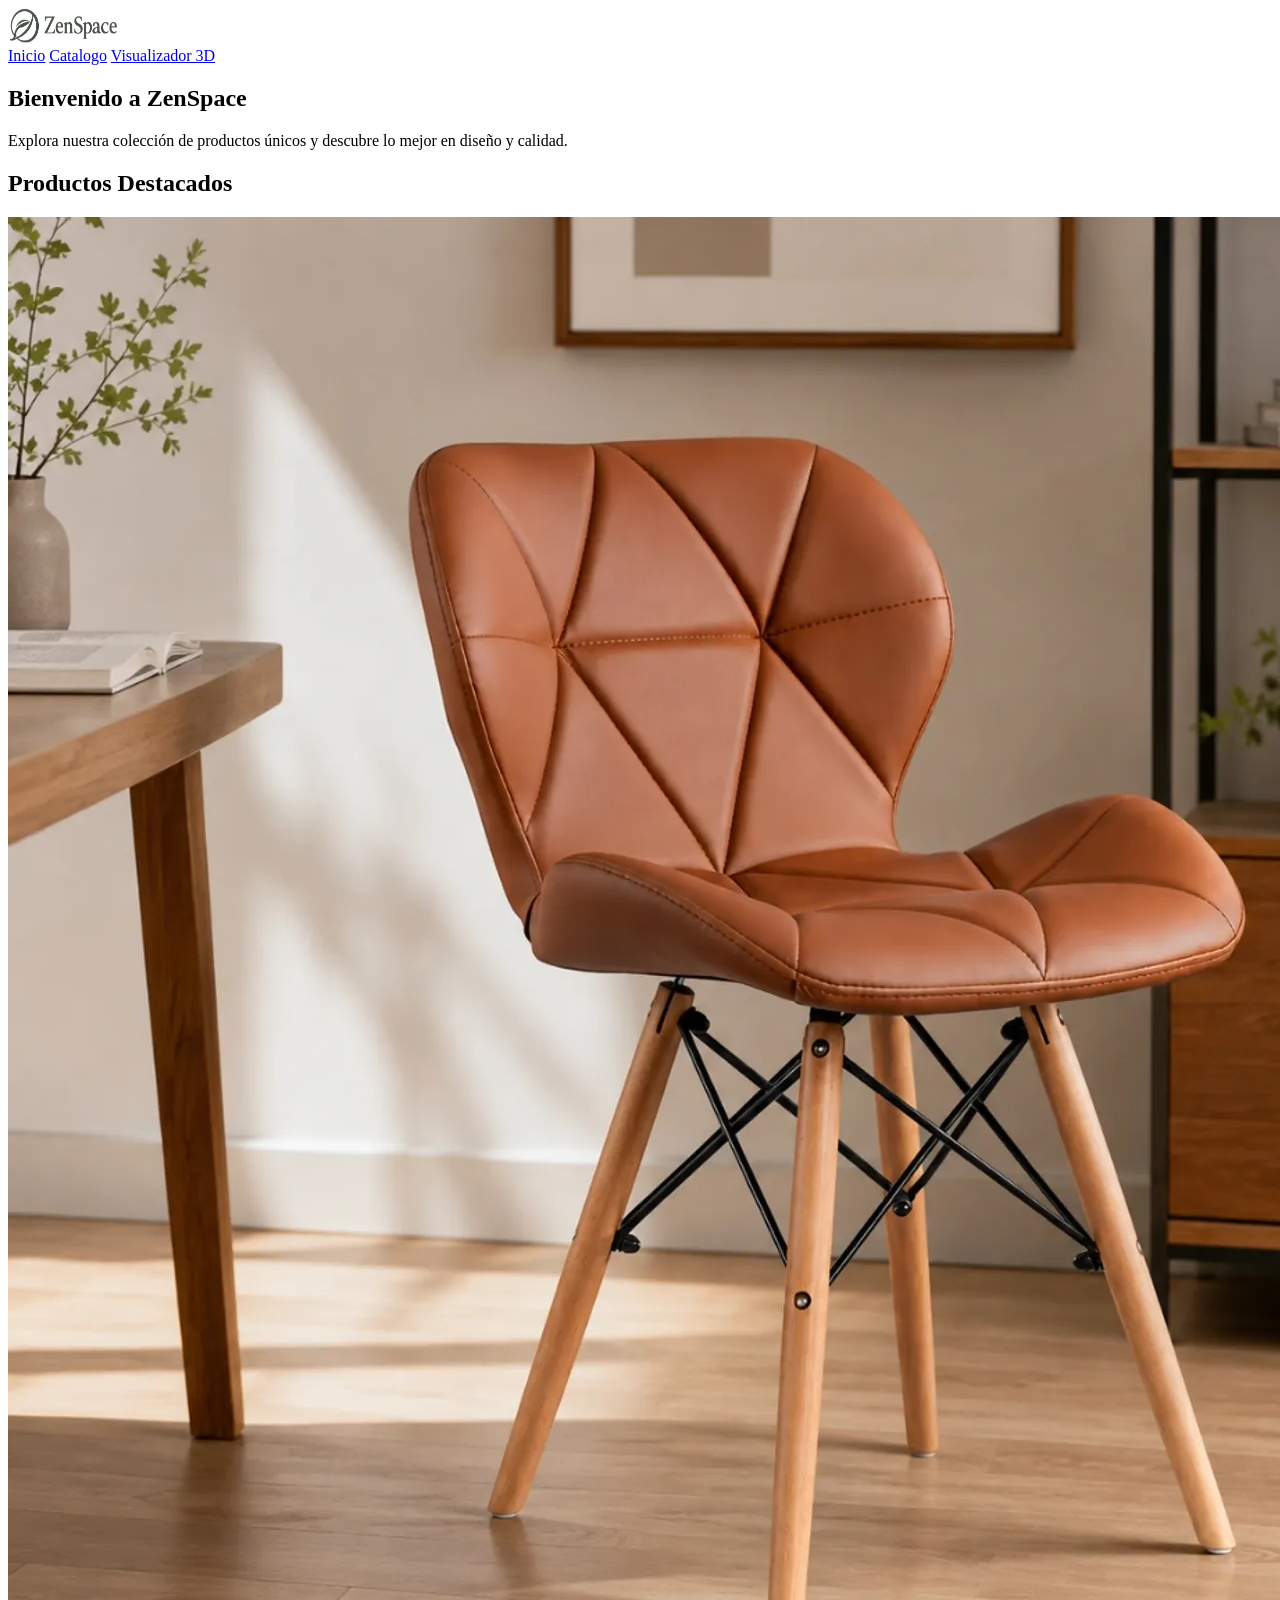
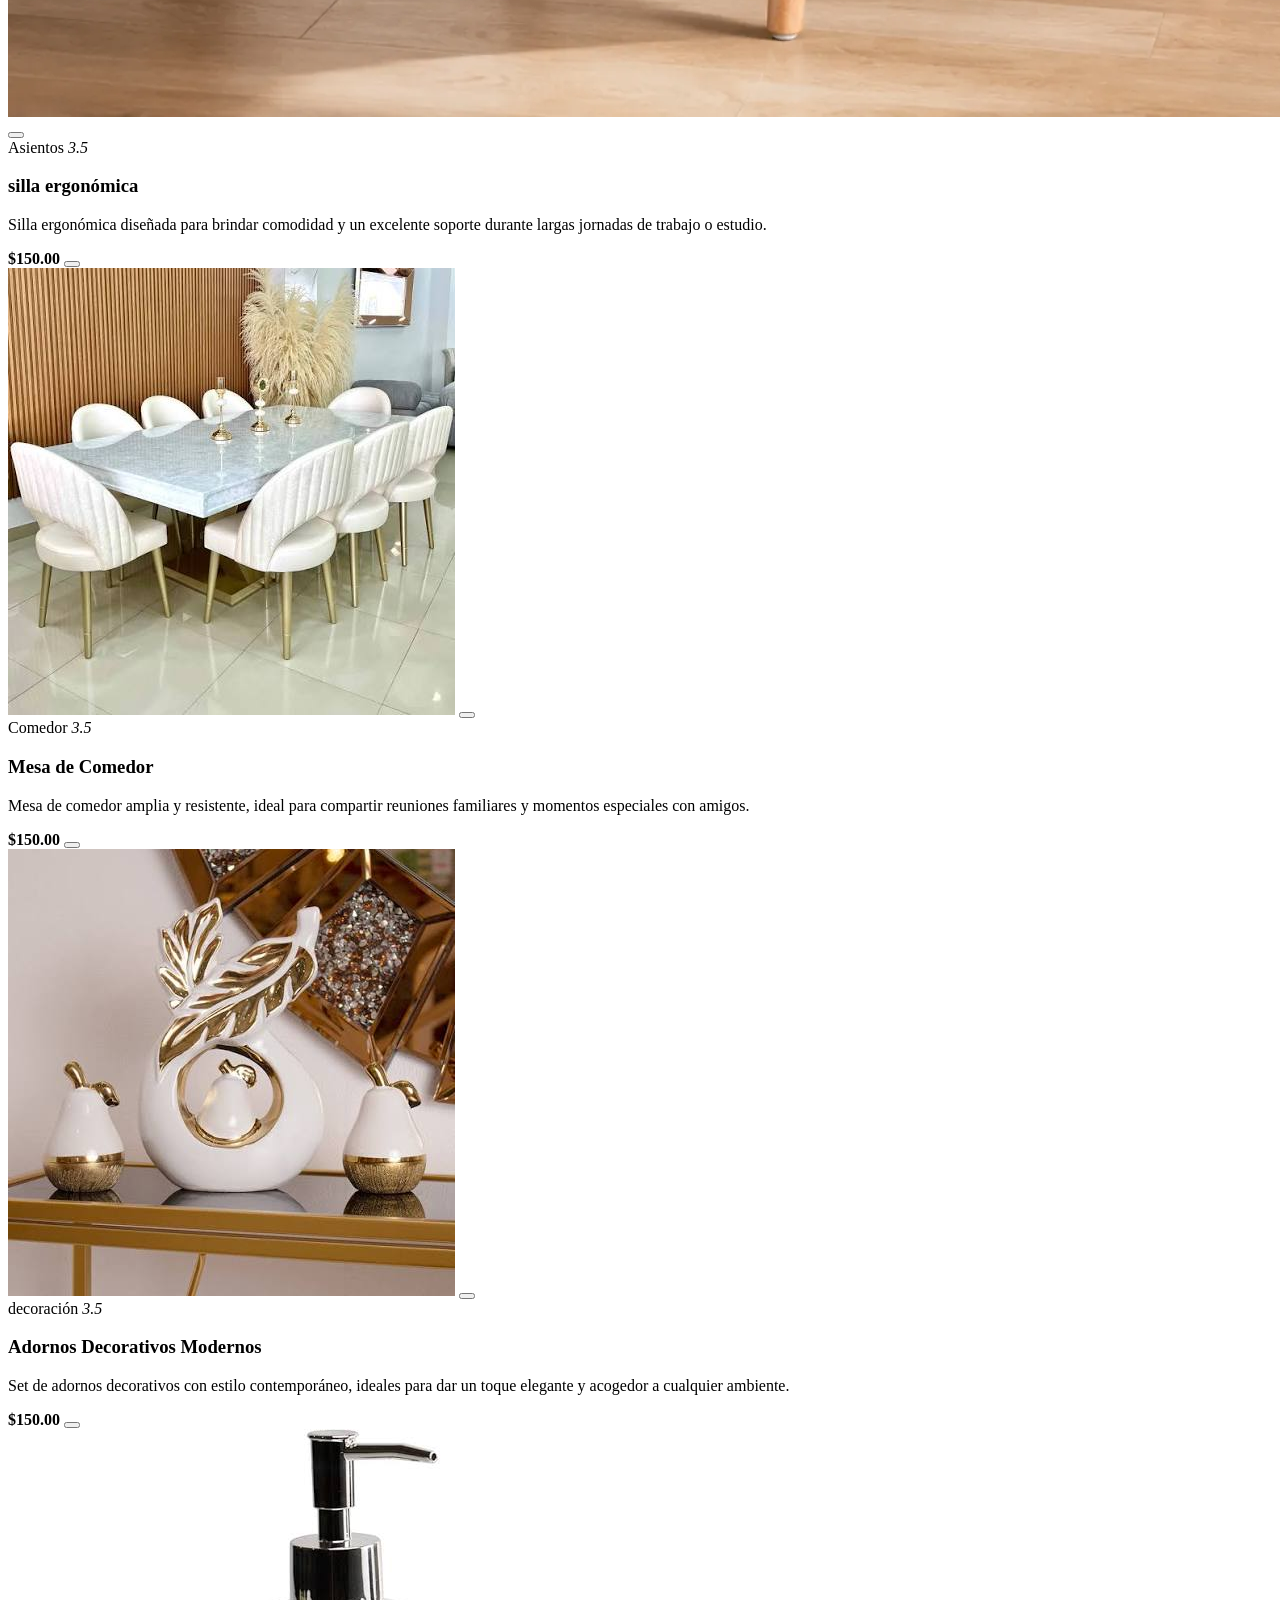
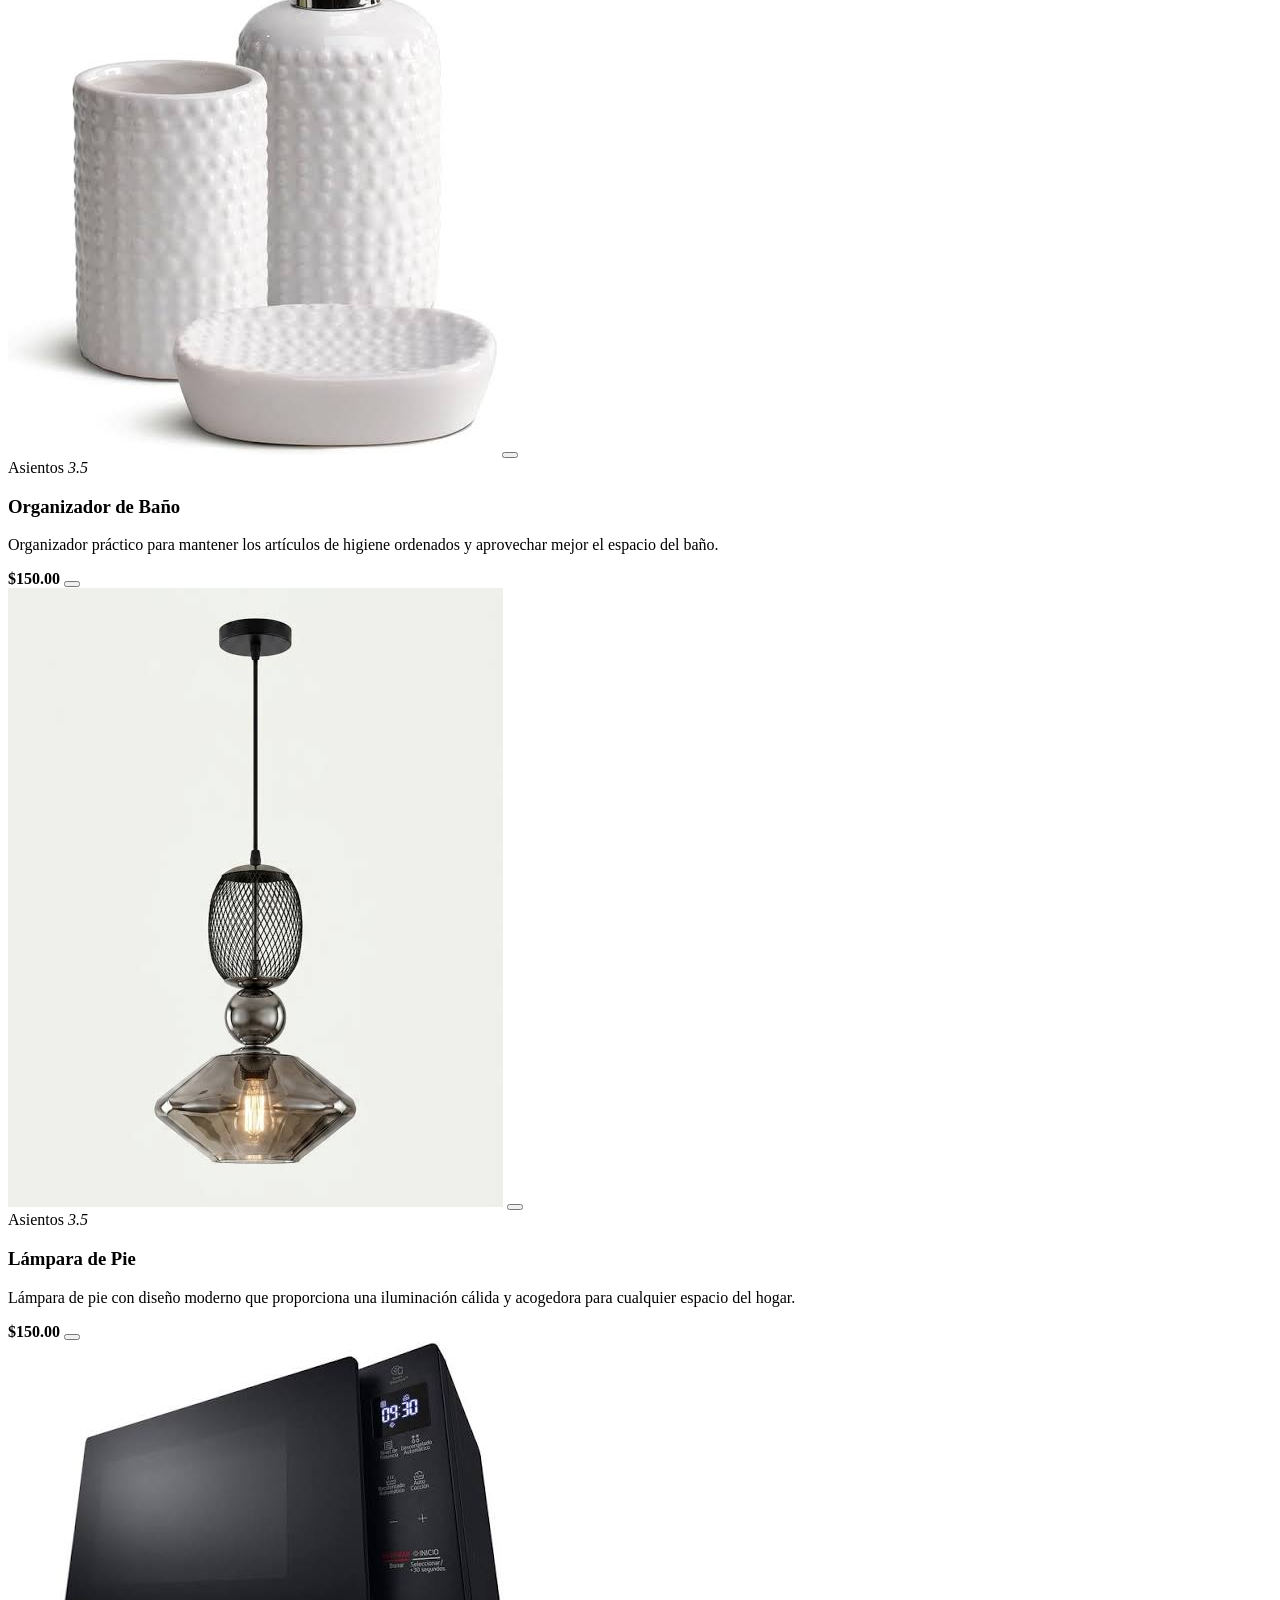
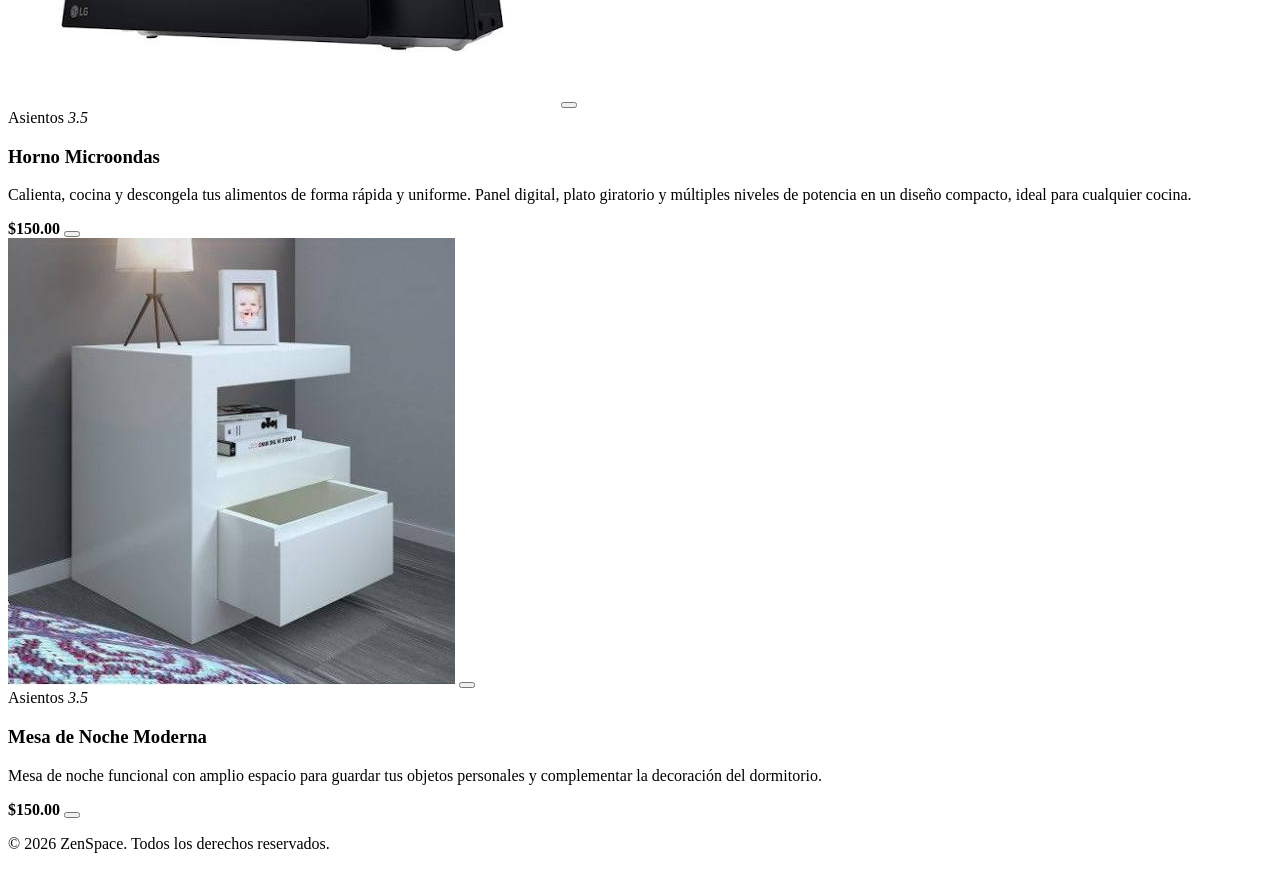
==== index.html @ ddbffb33 "prueba" ====
<!DOCTYPE html>
<html lang="en">
<head>
    <meta charset="UTF-8">
    <meta name="viewport" content="width=device-width, initial-scale=1.0">
    <title>ZenSpace</title>
    <link rel="stylesheet" href="style.css">
</head>
<body>
    <header class="header">
        <div class="logo">
            <img src="../images/logo.png" alt="Logo ZenSpace" width="110" height="35">
        </div>
        <nav class="menu">
            <a href="index.html" class="link">Inicio</a>
            <a href="catalogo.html" class="link">Catalogo</a>
            <a href="visualizador.html" class="link">Visualizador 3D</a>
        </nav>
                <nav class="menu_1">
            <a href="carrito.html" class="btn-carrito"><i class="bi bi-cart"></i></a>
            <a href="perfil.html" class="btn-perfil"><i class="bi bi-person-bounding-box"></i></a>
        </nav>
    </header>

<section class="bienvenida">
    <h1>Bienvenido a ZenSpace</h1>
    <p>Explora nuestra colección de productos únicos y descubre lo mejor en diseño y calidad.</p>
</section>
   
<section>

</section>

  <section class="destacadas-seccion">
     <h2> Productos Destacados</h2>

    <div class="grid-catalogo">
      <article class="card-producto">
        <div class="img-producto">
          <img src="../images/silla.png" alt="Silla ergonómica">
          <button class="favorito">
          <i class="bi bi-heart"></i></button>
        </div>

        <div class="contenido-producto">
          <div class="encabezado">
           <span class="marcar-categoria">Asientos</span>
           <span class="btn-estrella"><i class="bi bi-star">3.5</i> </span>
          </div>
           <h3>silla ergonómica</h3>
           <p>Silla ergonómica diseñada para brindar comodidad y un excelente soporte durante largas jornadas de trabajo o estudio.</p>     
          <div class="footer-producto">
           <strong class="precio-catalogo">$150.00</strong>
           <button class="btn-aggcarrito">
           <i class="bi bi-bag-plus"></i></button>
          </div>
        </div>
      </article>

      <article class="card-producto">
        <div class="img-producto">
         <img src="../images/comedor.png" alt="Mesa de madera">
         <button class="favorito">
         <i class="bi bi-heart"></i></button>
        </div>

        <div class="contenido-producto">
          <div class="encabezado">
           <span class="marcar-categoria">Comedor</span>
           <span class="btn-estrella"><i class="bi bi-star">3.5</i> </span>
          </div>
           <h3>Mesa de Comedor</h3>
           <p>Mesa de comedor amplia y resistente, ideal para compartir reuniones familiares y momentos especiales con amigos.</p>

          <div class="footer-producto">
           <strong class="precio-catalogo">$150.00</strong>
           <button class="btn-aggcarrito">
           <i class="bi bi-bag-plus"></i></button>
          </div>
        </div>
      </article>

      <article class="card-producto">
        <div class="img-producto">
         <img src="../images/adornos.png" alt="Mesa de madera">
         <button class="favorito">
         <i class="bi bi-heart"></i></button>
        </div>

        <div class="contenido-producto">
          <div class="encabezado">
           <span class="marcar-categoria">decoración</span>
           <span class="btn-estrella"><i class="bi bi-star">3.5</i> </span>
          </div>
         <h3>Adornos Decorativos Modernos</h3>
         <p>Set de adornos decorativos con estilo contemporáneo, ideales para dar un toque elegante y acogedor a cualquier ambiente.</p>
          <div class="footer-producto">
           <strong class="precio-catalogo">$150.00</strong>
           <button class="btn-aggcarrito">
           <i class="bi bi-bag-plus"></i></button>
          </div>
        </div>
      </article>

      <article class="card-producto">
        <div class="img-producto">
         <img src="../images/aseo.png" alt="Mesa de madera">
         <button class="favorito">
         <i class="bi bi-heart"></i></button>
        </div>

        <div class="contenido-producto">
          <div class="encabezado">
           <span class="marcar-categoria">Asientos</span>
           <span class="btn-estrella"><i class="bi bi-star">3.5</i> </span>
          </div>
           <h3>Organizador de Baño</h3>
           <p>Organizador práctico para mantener los artículos de higiene ordenados y aprovechar mejor el espacio del baño.</p>

          <div class="footer-producto">
           <strong class="precio-catalogo">$150.00</strong>
           <button class="btn-aggcarrito">
           <i class="bi bi-bag-plus"></i></button>
          </div>
        </div>
      </article>

      <article class="card-producto">
        <div class="img-producto">
         <img src="../images/lampara.png" alt="Mesa de madera">
         <button class="favorito">
         <i class="bi bi-heart"></i></button>
        </div>

        <div class="contenido-producto">
          <div class="encabezado">
           <span class="marcar-categoria">Asientos</span>
           <span class="btn-estrella"><i class="bi bi-star">3.5</i> </span>
          </div>
           <h3>Lámpara de Pie</h3>
           <p>Lámpara de pie con diseño moderno que proporciona una iluminación cálida y acogedora para cualquier espacio del hogar.</p>

          <div class="footer-producto">
           <strong class="precio-catalogo">$150.00</strong>
           <button class="btn-aggcarrito">
           <i class="bi bi-bag-plus"></i></button>
          </div>
        </div>
      </article>
   
      <article class="card-producto">
        <div class="img-producto">
         <img src="../images/microondas.png" alt="Mesa de madera">
         <button class="favorito">
         <i class="bi bi-heart"></i></button>
        </div>

        <div class="contenido-producto">
          <div class="encabezado">
           <span class="marcar-categoria">Asientos</span>
           <span class="btn-estrella"><i class="bi bi-star">3.5</i> </span>
          </div>
           <h3>Horno Microondas</h3>
           <p>Calienta, cocina y descongela tus alimentos de forma rápida y uniforme. Panel digital, plato giratorio y múltiples niveles de potencia en un diseño compacto, ideal para cualquier cocina.</p>

          <div class="footer-producto">
           <strong class="precio-catalogo">$150.00</strong>
           <button class="btn-aggcarrito">
           <i class="bi bi-bag-plus"></i></button>
          </div>
        </div>
      </article>

      <article class="card-producto">
        <div class="img-producto">
         <img src="../images/mesa_noche.png" alt="Mesa de madera">
         <button class="favorito">
         <i class="bi bi-heart"></i></button>
        </div>

        <div class="contenido-producto">
          <div class="encabezado">
           <span class="marcar-categoria">Asientos</span>
           <span class="btn-estrella"><i class="bi bi-star">3.5</i> </span>
           </div>
           <h3>Mesa de Noche Moderna</h3>
           <p>Mesa de noche funcional con amplio espacio para guardar tus objetos personales y complementar la decoración del dormitorio.</p>

          <div class="footer-producto">
           <strong class="precio-catalogo">$150.00</strong>
           <button class="btn-aggcarrito">
           <i class="bi bi-bag-plus"></i></button>
          </div>
        </div>
      </article>

  </section>

</body>

<footer class="footer">
    <p>&copy; 2026 ZenSpace. Todos los derechos reservados.</p>
</footer>
</html>
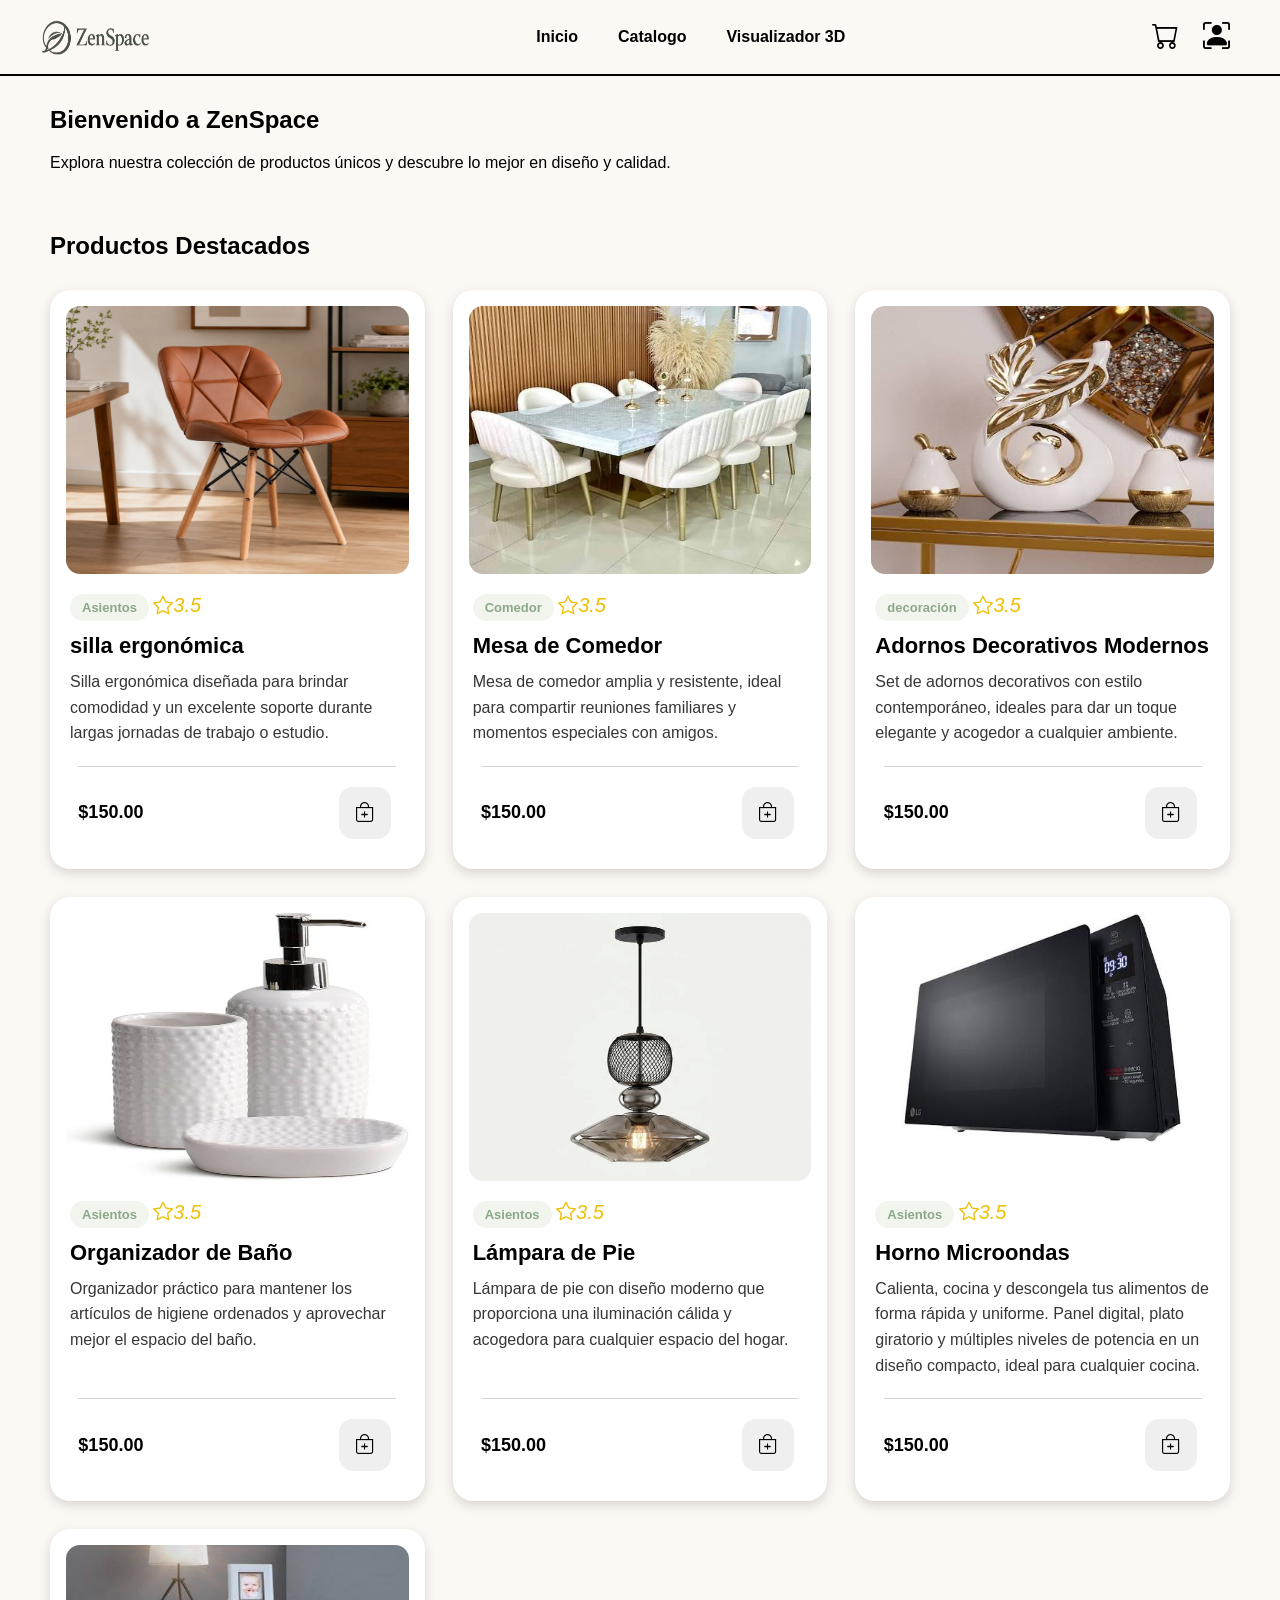
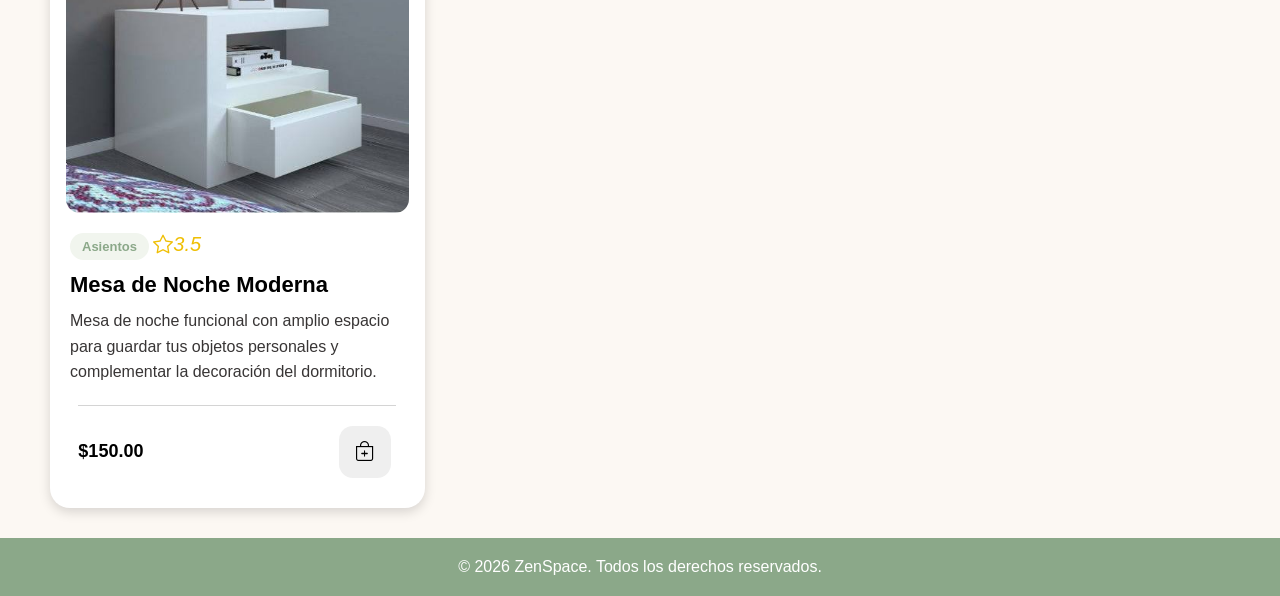
==== commit b34a513e: "cambio style-index" ====
--- a/index.html
+++ b/index.html
@@ -4,7 +4,7 @@
     <meta charset="UTF-8">
     <meta name="viewport" content="width=device-width, initial-scale=1.0">
     <title>ZenSpace</title>
-    <link rel="stylesheet" href="style.css">
+    <link rel="stylesheet" href="./Cliente/style.css">
 </head>
 <body>
     <header class="header">
--- a/Cliente/style.css
+++ b/Cliente/style.css
@@ -0,0 +1,508 @@
+@import url("https://cdn.jsdelivr.net/npm/bootstrap-icons@1.13.1/font/bootstrap-icons.min.css");
+*
+{
+  box-sizing: border-box;
+  margin: 0;
+  padding: 0;
+}
+
+body {
+  font-family: "Segoe UI", sans-serif;
+  color: #000000;
+  background-color: #fcf8f3;
+  height: auto;
+  display: flex;
+  flex-direction: column;
+  min-height: 100vh;
+  overflow-x: hidden;
+}
+
+.header {
+  display: flex;
+  align-items: center;
+  padding: 15px 40px;
+  background: #fcf8f3;
+  border-bottom: 2px solid;
+  justify-content: space-between;
+}
+
+ /* tamaño de el logo */
+.logo {
+    width: 200px;
+    margin-top: 5px;
+
+}
+
+.footer {
+  text-align: center;
+  padding: 20px;
+  background: #8BA889;
+  color: white;
+}
+
+.bienvenida {
+  padding: 30px 50px;
+  background: #fcf8f3;
+}
+
+.bienvenida h1 {
+  margin-bottom: 20px;
+  color: #000000;
+}
+
+.menu {
+  display: flex;
+  gap: 40px;
+  align-items: center;
+  justify-content: space-around;
+}
+
+.menu a {
+  text-decoration: none;
+  color: #000000;
+  font-weight: bold;
+  transition: color 0.3s ease;
+}
+
+.menu_1 a {
+  text-decoration: none;
+  color: #000000;
+  font-weight: bold;
+  transition: color 0.3s ease;
+  padding: 10px;
+} 
+
+.btn-carrito i, .btn-perfil i {
+  font-size: 27px;
+}
+
+.btn-perfil i:hover,
+.btn-carrito i:hover {
+  padding: 10px;
+  border: 1px solid ;
+}
+
+.destacadas-seccion {
+  padding: 30px 50px;
+}
+
+.destacadas-seccion h2 {
+  margin-bottom: 30px;
+  color: #000000;
+}
+
+/*  botón para agregar prodcuto al carrito */
+.btn-aggcarrito {
+  margin: 10px 5px;
+  width: 52px;
+  height: 52px;
+  font-size: 20px;
+  border: none;
+  border-radius: 14px;
+  color: #000000;
+  cursor: pointer;
+  transition: .3s;
+  
+}
+
+.btn-aggcarrito:hover {
+  background: #A7BEA3;
+}
+
+.footer-producto {
+  display: flex;
+  justify-content: space-between;
+  align-items: center;
+  padding-top: 10px;
+  border-top: 1px solid #d4d4d4;
+  width: 95%;
+  margin: 12px auto 0;
+  margin-top: auto;
+}
+
+.btn-star i {
+  color: #000000;
+  font-size: 23px;
+  transition: all .2s ease;
+}
+
+.btn-star:hover i {
+  color: #A7BEA3;
+  transform: scale(1.1);
+}
+
+/* catalogo */
+
+.catalogo {
+  padding: 40px 50px;
+}
+
+.header-catalogo {
+  display: flex;
+  justify-content: space-between;
+  align-items: center;
+  margin-bottom: 30px;
+  gap: 20px;
+}
+
+.header-catalogo h1 {
+  font-size: 40px;
+  margin-bottom: 10px;
+}
+
+.acciones {
+  display: flex;
+  align-items: center;
+  gap: 15px;
+}
+
+.busqueda {
+  display: flex;
+  align-items: center;
+  gap: 10px;
+  background: #ffffff;
+  border: 1px solid #E6E4DF;
+  border-radius: 14px;
+  padding: 12px 16px;
+  min-width: 280px;
+}
+
+.busqueda input {
+  border: none;
+  outline: none;
+  background: transparent;
+  font-size: 15px;
+}
+
+.btn-filtro {
+  display: flex;
+  align-items: center;
+  cursor: pointer;
+  border: 1px solid #E6E4DF; 
+  border-radius: 14px;
+  gap: 10px;
+  padding: 12px 18px;
+  transition: .3s;
+  background: #ffffff;
+}
+
+.btn-filtro:hover {
+  border-color: #383535;
+}
+
+/* marcadores rapidos de categoria */
+
+.filtros {
+  display: flex;
+  flex-wrap: wrap;
+  gap: 12px;
+  margin-bottom: 35px;
+}
+
+.chip {
+  border: 1px solid #E6E4DF ;
+  border-radius: 20px;
+  cursor: pointer;
+  background: #fcf8f3;
+  padding: 10px 18px;
+  transition: .3s;
+}
+
+.chip.activo,
+.chip:hover {
+  background: #8BA889;
+  color: #ffffff;
+  border-color: #8BA889;
+}
+
+.grid-catalogo {
+  display: grid;
+  grid-template-columns: repeat(auto-fit, minmax(320px, 1fr));
+  gap: 28px;
+}
+
+.card-producto {
+  display: flex;
+  flex-direction: column;
+  border-radius: 20px;
+  background: #ffffff;
+  overflow: hidden;
+  box-shadow: 0 4px 12px rgba(0,0,0,.15);
+  transition: .3s;
+}
+
+.card-producto:hover {
+  transform: translate(-6px);
+  box-shadow: 0 10px 24px rgba(0,0,0,.38);
+}
+
+.img-producto img {
+  position: relative;
+  padding: 16px;
+  width: 100%;
+  height: 300px;
+  border-radius: 30px;
+}
+
+.favorito {
+  position: absolute;
+  top: 28px;
+  right:28px;
+  width:42px;
+  height:42px;
+  border: none;
+  border-radius: 50px;
+  background: none;
+  cursor: pointer;
+  opacity: 0;
+  transition: .3s;
+  font-size: 20px;
+} 
+
+.card-producto:hover .favorito{
+  opacity: 1;
+}
+
+.favorito:hover {
+  color: red;
+}
+
+.contenido-producto {
+  display: flex;
+  flex-direction: column;
+  flex: 1;
+  padding: 0 20px 20px;
+}
+
+.marcar-categoria {
+  display: inline-block;
+  padding: 6px 12px;
+  border-radius: 20px;
+  background: #F1F5EE;
+  color: #8BA889;
+  font-size: 13px;
+  font-weight: 600;
+  margin-bottom: 12px;
+}
+
+.contenido-producto h3 {
+  font-size: 22px;
+  margin-bottom: 10px;
+}
+
+.contenido-producto p {
+  color: #383535;
+  line-height: 1.6;
+  margin-bottom: 20px;
+}
+
+
+.precio-catalogo {
+  font-size: 18px;
+}
+
+.btn-agregar-carrito {
+  width: 52px;
+  height: 52px;
+  font-size: 20px;
+  border: none;
+  border-radius: 14px;
+  color: #000000;
+  cursor: pointer;
+  transition: .3s;
+}
+
+.btn-agregar-carrito:hover {
+  background: #A7BEA3;
+}
+
+.paginacion {
+  display: flex;
+  justify-content: center;
+  align-items: center;
+  gap: 12px;
+  margin-top: 45px;
+}
+
+.pagina {
+  width: 46px;
+  height: 46px;
+  border: none;
+  border-radius: 12px;
+  border: 1px solid #E6E4DF;
+  cursor: pointer;
+  transition: .3s;
+}
+
+.pagina.actual,
+.pagina:hover {
+  background: #A7BEA3;
+  color: #ffffff;
+  border-color: #a0a0a0;
+}
+
+.btn-estrella {
+  color: #EFBF04;
+  font-size: 20px;
+}
+
+.visualizador {
+  display: grid;
+  grid-template-columns: 320px 1fr;
+  gap: 25px;
+  padding: 25px;
+  background: #fcf8f3;
+  min-height: calc(100vh - 120px);
+}
+
+.panel-3d {
+  display: flex;
+  flex-direction: column;
+  padding: 20px;
+  border-radius: 20px;
+  box-shadow: 0 4px 10px rgba(0,0,0,.10);
+  background: #ffffff;
+}
+
+.panel-titulo {
+  display: flex;
+  align-items: flex-start;
+  gap: 15px;
+  padding-bottom: 20px;
+  border-bottom: 1px solid #eee;
+}
+
+.panel-titulo i {
+  color: #8BA889;
+  font-size: 24px;
+}
+
+.panel-titulo h2 {
+  font-size: 24px;
+  margin-bottom: 4px;
+}
+
+.panel-titulo p {
+  color: #777;
+  font-size: 14px;
+}
+
+.lista-3d {
+  display: flex;
+  flex-direction: column;
+  gap: 15px;
+  margin: 25px 0;
+}
+
+.item-3d {
+  display: flex;
+  align-items: center;
+  gap: 15px;
+  padding: 12px;
+  border: 1px solid #eee;
+  border-radius: 16px;
+  transition: .3s;
+}
+
+.item-3d:hover {
+  border-color: #8BA889;
+  transform: translate(-2px);
+}
+
+.item-3d img {
+  width: 70px;
+  height: 70px;
+  border-radius: 12px;
+}
+
+.item-info {
+  flex: 1;
+}
+
+.item-info h3 {
+  font-size: 16px;
+  margin-bottom: 6px;
+}
+
+.item-info span {
+  color: #8BA889;
+  font-weight: 700;
+}
+
+.item-3d .bi-three-dots {
+  color: #999;
+  font-size: 18px;
+  cursor: pointer;
+}
+
+.resumen-3d {
+  margin-top: auto;
+}
+
+.total-productos3d {
+  display: flex;
+  justify-content: space-between;
+  align-items: center;
+  padding: 18px 0;
+  border-top: 1px solid #eee;
+}
+
+.total-productos3d span {
+  color: #666;
+}
+
+.total-productos3d strong {
+  font-size: 22px;
+}
+
+.btn-look {
+  display: flex;
+  justify-content: center;
+  align-items: center;
+  gap: 10px;
+  padding: 15px;
+  width: 100%;
+  border: none;
+  border-radius: 14px;
+  font-size: 16px;
+  font-weight: 600;
+  color: #ffffff;
+  background: #8BA889;
+  cursor: pointer;
+  transition: .3s;
+}
+
+.btn-look:hover {
+  background: #A7BEA3;
+}
+
+.lienzo-3d {
+  display: flex;
+  justify-content: center;
+  align-items: center;
+  position: relative;
+  min-height: 700px;
+  border: 2px dashed #E5D0D8; 
+  border-radius: 24px;
+  background: #ffffff;
+}
+
+.visualizacion {
+  text-align: center;
+  color: #A0A0A0;
+}
+
+.visualizacion i {
+  font-size: 70px;
+  margin-bottom: 20px;
+}
+
+.visualizacion h3 {
+  font-size: 28px;
+  margin-bottom: 10px;
+  color: #7A7A7A;
+}
+
+.visualizacion p {
+  font-size: 16px;
+}
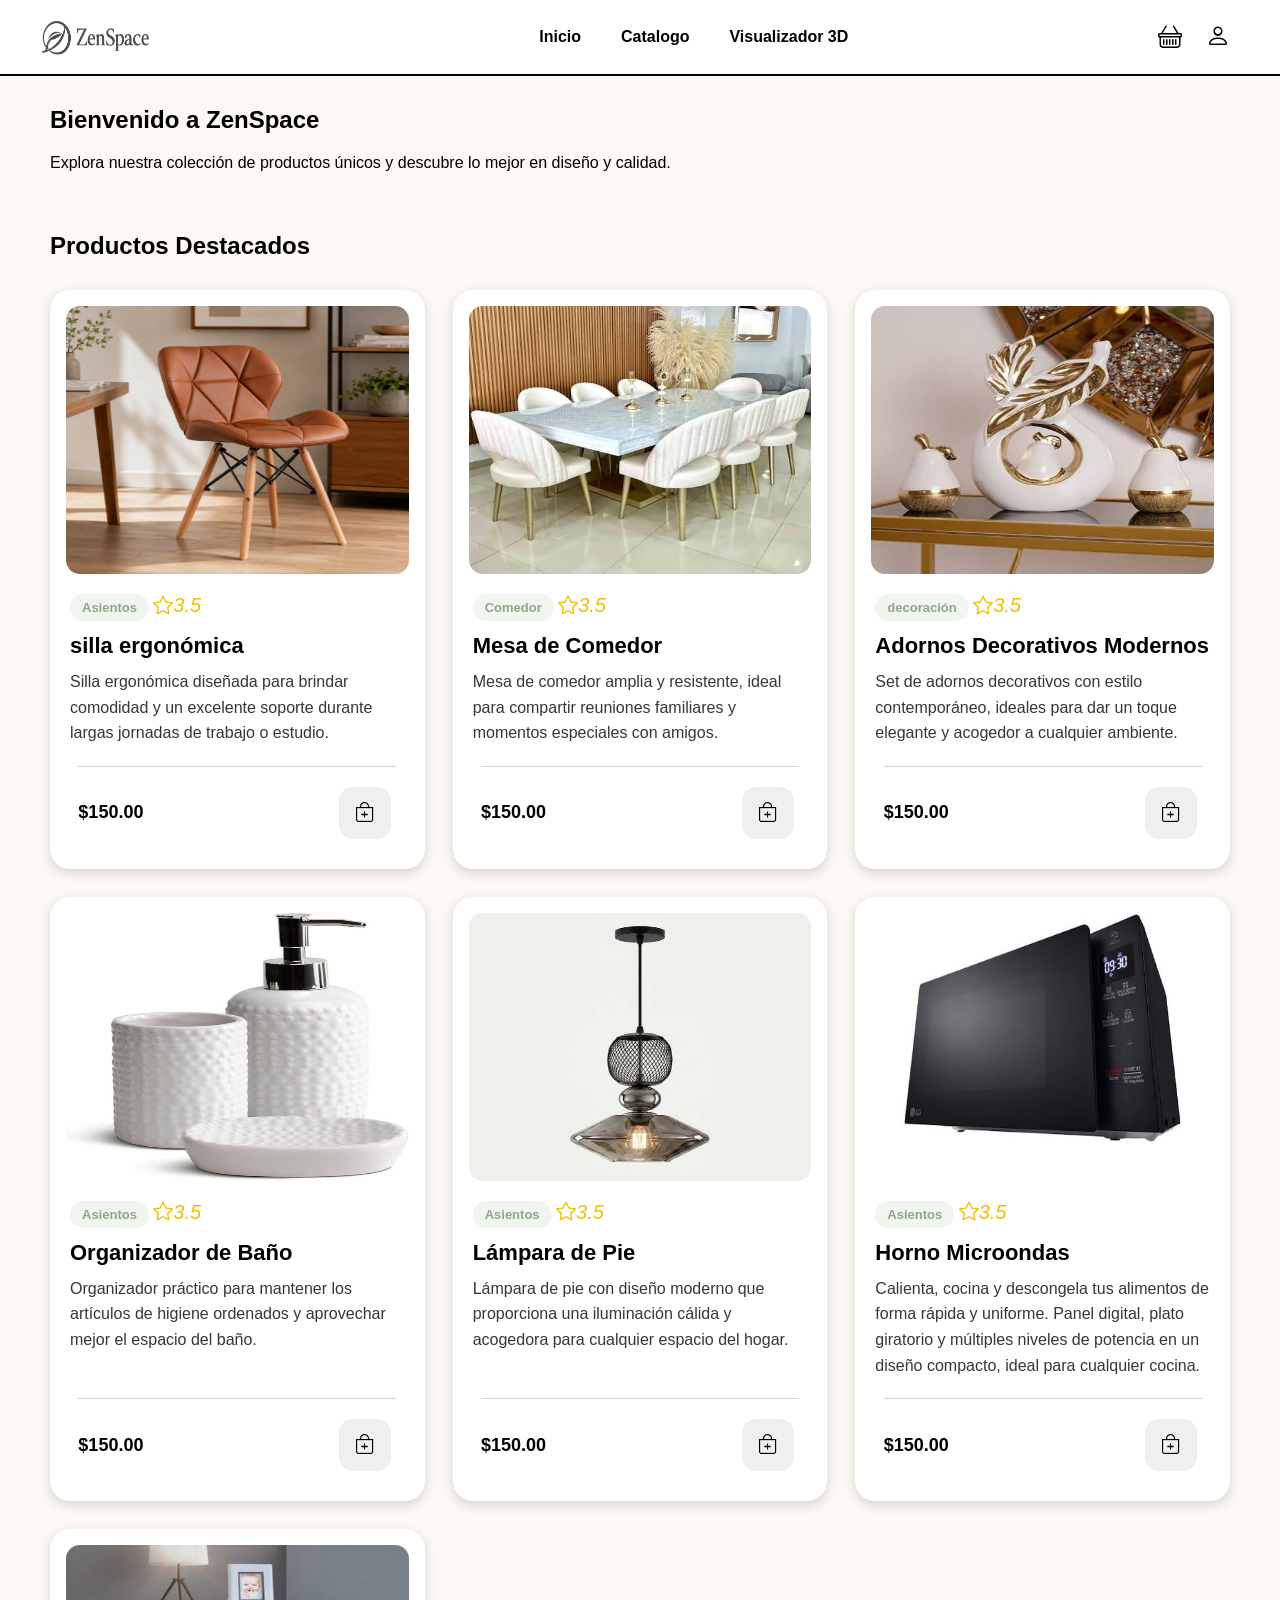
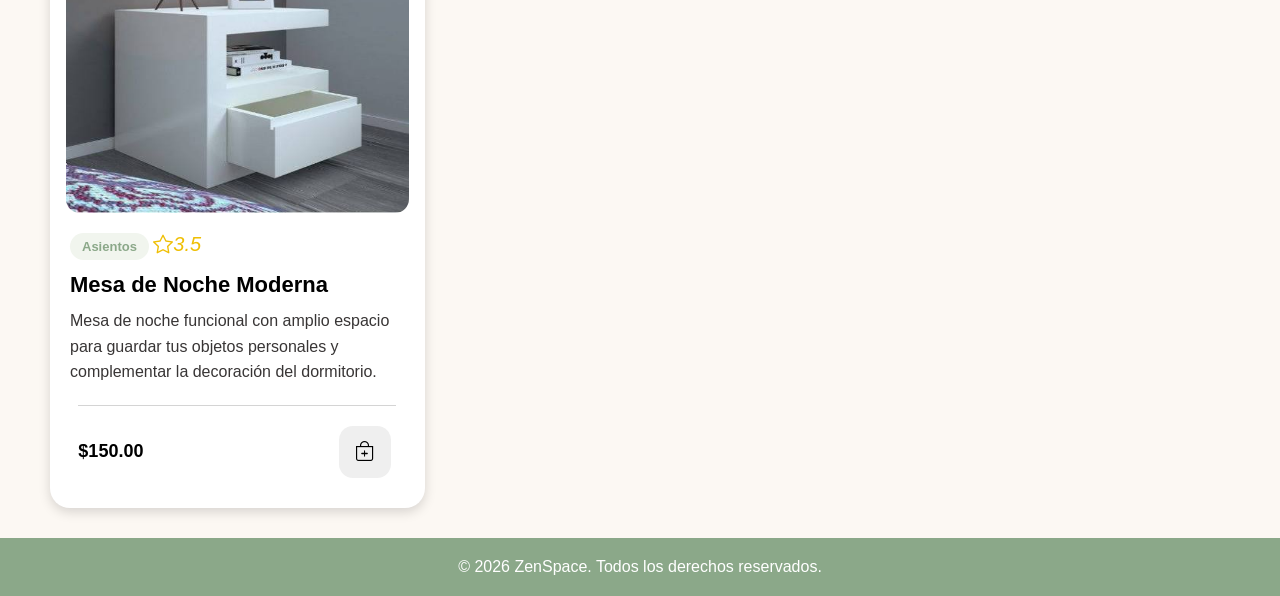
==== commit 91e74da0: "se agrega carrito y perfil" ====
--- a/index.html
+++ b/index.html
@@ -4,12 +4,12 @@
     <meta charset="UTF-8">
     <meta name="viewport" content="width=device-width, initial-scale=1.0">
     <title>ZenSpace</title>
-    <link rel="stylesheet" href="./Cliente/style.css">
+    <link rel="stylesheet" href="style.css">
 </head>
 <body>
     <header class="header">
         <div class="logo">
-            <img src="../images/logo.png" alt="Logo ZenSpace" width="110" height="35">
+            <img src="images/logo.png" alt="Logo ZenSpace" width="110" height="35">
         </div>
         <nav class="menu">
             <a href="index.html" class="link">Inicio</a>
@@ -17,8 +17,8 @@
             <a href="visualizador.html" class="link">Visualizador 3D</a>
         </nav>
                 <nav class="menu_1">
-            <a href="carrito.html" class="btn-carrito"><i class="bi bi-cart"></i></a>
-            <a href="perfil.html" class="btn-perfil"><i class="bi bi-person-bounding-box"></i></a>
+            <a href="carrito.html" class="btn-carrito"><i class="bi bi-basket"></i></a>
+            <a href="perfil.html" class="btn-perfil"><i class="bi bi-person"></i></a>
         </nav>
     </header>
 
@@ -37,7 +37,7 @@
     <div class="grid-catalogo">
       <article class="card-producto">
         <div class="img-producto">
-          <img src="../images/silla.png" alt="Silla ergonómica">
+          <img src="images/silla.png" alt="Silla ergonómica">
           <button class="favorito">
           <i class="bi bi-heart"></i></button>
         </div>
@@ -59,7 +59,7 @@
 
       <article class="card-producto">
         <div class="img-producto">
-         <img src="../images/comedor.png" alt="Mesa de madera">
+         <img src="images/comedor.png" alt="Mesa de madera">
          <button class="favorito">
          <i class="bi bi-heart"></i></button>
         </div>
@@ -82,7 +82,7 @@
 
       <article class="card-producto">
         <div class="img-producto">
-         <img src="../images/adornos.png" alt="Mesa de madera">
+         <img src="images/adornos.png" alt="Mesa de madera">
          <button class="favorito">
          <i class="bi bi-heart"></i></button>
         </div>
@@ -104,7 +104,7 @@
 
       <article class="card-producto">
         <div class="img-producto">
-         <img src="../images/aseo.png" alt="Mesa de madera">
+         <img src="images/aseo.png" alt="Mesa de madera">
          <button class="favorito">
          <i class="bi bi-heart"></i></button>
         </div>
@@ -127,7 +127,7 @@
 
       <article class="card-producto">
         <div class="img-producto">
-         <img src="../images/lampara.png" alt="Mesa de madera">
+         <img src="images/lampara.png" alt="Mesa de madera">
          <button class="favorito">
          <i class="bi bi-heart"></i></button>
         </div>
@@ -150,7 +150,7 @@
    
       <article class="card-producto">
         <div class="img-producto">
-         <img src="../images/microondas.png" alt="Mesa de madera">
+         <img src="images/microondas.png" alt="Mesa de madera">
          <button class="favorito">
          <i class="bi bi-heart"></i></button>
         </div>
@@ -173,7 +173,7 @@
 
       <article class="card-producto">
         <div class="img-producto">
-         <img src="../images/mesa_noche.png" alt="Mesa de madera">
+         <img src="images/mesa_noche.png" alt="Mesa de madera">
          <button class="favorito">
          <i class="bi bi-heart"></i></button>
         </div>
@@ -196,9 +196,9 @@
 
   </section>
 
-</body>
-
-<footer class="footer">
+
+  <footer class="footer">
     <p>&copy; 2026 ZenSpace. Todos los derechos reservados.</p>
 </footer>
+</body>
 </html>
--- a/style.css
+++ b/style.css
@@ -0,0 +1,951 @@
+@import url("https://cdn.jsdelivr.net/npm/bootstrap-icons@1.13.1/font/bootstrap-icons.min.css");
+*
+{
+  box-sizing: border-box;
+  margin: 0;
+  padding: 0;
+}
+
+body {
+  font-family: "Segoe UI", sans-serif;
+  color: #000000;
+  background-color: #fcf8f3;
+  height: auto;
+  display: flex;
+  flex-direction: column;
+  min-height: 100vh;
+  overflow-x: hidden;
+}
+
+.header {
+  display: flex;
+  align-items: center;
+  padding: 15px 40px;
+  background: #ffffff;
+  border-bottom: 2px solid;
+  justify-content: space-between;
+}
+
+ /* tamaño de el logo */
+.logo {
+    width: 200px;
+    margin-top: 5px;
+
+}
+
+.footer {
+  text-align: center;
+  padding: 20px;
+  background: #8BA889;
+  color: white;
+}
+
+.bienvenida {
+  padding: 30px 50px;
+  background: #fcf8f3;
+}
+
+.bienvenida h1 {
+  margin-bottom: 20px;
+  color: #000000;
+}
+
+.menu {
+  display: flex;
+  gap: 40px;
+  align-items: center;
+  justify-content: space-around;
+}
+
+.menu a {
+  text-decoration: none;
+  color: #000000;
+  font-weight: bold;
+  transition: color 0.3s ease;
+}
+
+.menu_1 a {
+  text-decoration: none;
+  color: #000000;
+  font-weight: bold;
+  transition: color 0.3s ease;
+  padding: 10px;
+} 
+
+.link:hover {
+  padding: 2px;
+  background: #e7e7e7;
+  border-radius: 5px;
+  transition: .1s;
+}
+
+.btn-carrito i, .btn-perfil i {
+  font-size: 24px;
+}
+
+.btn-perfil i:hover,
+.btn-carrito i:hover {
+  border: 1px solid ;
+  border-radius: 5px;
+  background: #dddddd;
+  padding: 2px;
+  transition: .1s;
+}
+
+.destacadas-seccion {
+  padding: 30px 50px;
+}
+
+.destacadas-seccion h2 {
+  margin-bottom: 30px;
+  color: #000000;
+}
+
+/*  botón para agregar prodcuto al carrito */
+.btn-aggcarrito {
+  margin: 10px 5px;
+  width: 52px;
+  height: 52px;
+  font-size: 20px;
+  border: none;
+  border-radius: 14px;
+  color: #000000;
+  cursor: pointer;
+  transition: .3s;
+  
+}
+
+.btn-aggcarrito:hover {
+  background: #A7BEA3;
+}
+
+.footer-producto {
+  display: flex;
+  justify-content: space-between;
+  align-items: center;
+  padding-top: 10px;
+  border-top: 1px solid #d4d4d4;
+  width: 95%;
+  margin: 12px auto 0;
+  margin-top: auto;
+}
+
+.btn-star i {
+  color: #000000;
+  font-size: 23px;
+  transition: all .2s ease;
+}
+
+.btn-star:hover i {
+  color: #A7BEA3;
+  transform: scale(1.1);
+}
+
+/* catalogo */
+
+.catalogo {
+  padding: 40px 50px;
+}
+
+.header-catalogo {
+  display: flex;
+  justify-content: space-between;
+  align-items: center;
+  margin-bottom: 30px;
+  gap: 20px;
+}
+
+.header-catalogo h1 {
+  font-size: 40px;
+  margin-bottom: 10px;
+}
+
+.acciones {
+  display: flex;
+  align-items: center;
+  gap: 15px;
+}
+
+.busqueda {
+  display: flex;
+  align-items: center;
+  gap: 10px;
+  background: #ffffff;
+  border: 1px solid #E6E4DF;
+  border-radius: 14px;
+  padding: 12px 16px;
+  min-width: 280px;
+}
+
+.busqueda input {
+  border: none;
+  outline: none;
+  background: transparent;
+  font-size: 15px;
+}
+
+.btn-filtro {
+  display: flex;
+  align-items: center;
+  cursor: pointer;
+  border: 1px solid #E6E4DF; 
+  border-radius: 14px;
+  gap: 10px;
+  padding: 12px 18px;
+  transition: .3s;
+  background: #ffffff;
+}
+
+.btn-filtro:hover {
+  border-color: #383535;
+}
+
+/* marcadores rapidos de categoria */
+
+.filtros {
+  display: flex;
+  flex-wrap: wrap;
+  gap: 12px;
+  margin-bottom: 35px;
+}
+
+.chip {
+  border: 1px solid #E6E4DF ;
+  border-radius: 20px;
+  cursor: pointer;
+  background: #fcf8f3;
+  padding: 10px 18px;
+  transition: .3s;
+}
+
+.chip.activo,
+.chip:hover {
+  background: #8BA889;
+  color: #ffffff;
+  border-color: #8BA889;
+}
+
+.grid-catalogo {
+  display: grid;
+  grid-template-columns: repeat(auto-fit, minmax(320px, 1fr));
+  gap: 28px;
+}
+
+.card-producto {
+  display: flex;
+  flex-direction: column;
+  border-radius: 20px;
+  background: #ffffff;
+  overflow: hidden;
+  box-shadow: 0 4px 12px rgba(0,0,0,.15);
+  transition: .3s;
+}
+
+.card-producto:hover {
+  transform: translate(-6px);
+  box-shadow: 0 10px 24px rgba(0,0,0,.38);
+}
+
+.img-producto {
+  position: relative;
+}
+
+.img-producto img {
+  padding: 16px;
+  width: 100%;
+  height: 300px;
+  border-radius: 30px;
+}
+
+.favorito {
+  position: absolute;
+  top: 28px;
+  right:28px;
+  width:42px;
+  height:42px;
+  border: none;
+  border-radius: 50px;
+  background: none;
+  cursor: pointer;
+  opacity: 0;
+  transition: .3s;
+  font-size: 20px;
+} 
+
+.card-producto:hover .favorito{
+  opacity: 1;
+}
+
+.favorito:hover {
+  color: red;
+}
+
+.contenido-producto {
+  display: flex;
+  flex-direction: column;
+  flex: 1;
+  padding: 0 20px 20px;
+}
+
+.marcar-categoria {
+  display: inline-block;
+  padding: 6px 12px;
+  border-radius: 20px;
+  background: #F1F5EE;
+  color: #8BA889;
+  font-size: 13px;
+  font-weight: 600;
+  margin-bottom: 12px;
+}
+
+.contenido-producto h3 {
+  font-size: 22px;
+  margin-bottom: 10px;
+}
+
+.contenido-producto p {
+  color: #383535;
+  line-height: 1.6;
+  margin-bottom: 20px;
+}
+
+
+.precio-catalogo {
+  font-size: 18px;
+}
+
+.btn-agregar-carrito {
+  width: 52px;
+  height: 52px;
+  font-size: 20px;
+  border: none;
+  border-radius: 14px;
+  color: #000000;
+  cursor: pointer;
+  transition: .3s;
+}
+
+.btn-agregar-carrito:hover {
+  background: #A7BEA3;
+}
+
+.paginacion {
+  display: flex;
+  justify-content: center;
+  align-items: center;
+  gap: 12px;
+  margin-top: 45px;
+}
+
+.pagina {
+  width: 46px;
+  height: 46px;
+  border: none;
+  border-radius: 12px;
+  border: 1px solid #E6E4DF;
+  cursor: pointer;
+  transition: .3s;
+}
+
+.pagina.actual,
+.pagina:hover {
+  background: #A7BEA3;
+  color: #ffffff;
+  border-color: #a0a0a0;
+}
+
+.btn-estrella {
+  color: #EFBF04;
+  font-size: 20px;
+}
+/* visualizador 3d*/
+
+.visualizador {
+  display: grid;
+  grid-template-columns: 320px 1fr;
+  gap: 25px;
+  padding: 25px;
+  background: #fcf8f3;
+  min-height: calc(100vh - 120px);
+}
+
+.panel-3d {
+  display: flex;
+  flex-direction: column;
+  padding: 20px;
+  border-radius: 20px;
+  box-shadow: 0 4px 10px rgba(0,0,0,.10);
+  background: #ffffff;
+}
+
+.panel-titulo {
+  display: flex;
+  align-items: flex-start;
+  gap: 15px;
+  padding-bottom: 20px;
+  border-bottom: 1px solid #eee;
+}
+
+.panel-titulo i {
+  color: #8BA889;
+  font-size: 24px;
+}
+
+.panel-titulo h2 {
+  font-size: 24px;
+  margin-bottom: 4px;
+}
+
+.panel-titulo p {
+  color: #777;
+  font-size: 14px;
+}
+
+.lista-3d {
+  display: flex;
+  flex-direction: column;
+  gap: 15px;
+  margin: 25px 0;
+}
+
+.item-3d {
+  display: flex;
+  align-items: center;
+  gap: 15px;
+  padding: 12px;
+  border: 1px solid #eee;
+  border-radius: 16px;
+  transition: .3s;
+}
+
+.item-3d:hover {
+  border-color: #8BA889;
+  transform: translate(-2px);
+}
+
+.item-3d img {
+  width: 70px;
+  height: 70px;
+  border-radius: 12px;
+}
+
+.item-info {
+  flex: 1;
+}
+
+.item-info h3 {
+  font-size: 16px;
+  margin-bottom: 6px;
+}
+
+.item-info span {
+  color: #8BA889;
+  font-weight: 700;
+}
+
+.item-3d .bi-three-dots {
+  color: #999;
+  font-size: 18px;
+  cursor: pointer;
+}
+
+.resumen-3d {
+  margin-top: auto;
+}
+
+.total-productos3d {
+  display: flex;
+  justify-content: space-between;
+  align-items: center;
+  padding: 18px 0;
+  border-top: 1px solid #eee;
+}
+
+.total-productos3d span {
+  color: #666;
+}
+
+.total-productos3d strong {
+  font-size: 22px;
+}
+
+.btn-look {
+  display: flex;
+  justify-content: center;
+  align-items: center;
+  gap: 10px;
+  padding: 15px;
+  width: 100%;
+  border: none;
+  border-radius: 14px;
+  font-size: 16px;
+  font-weight: 600;
+  color: #ffffff;
+  background: #8BA889;
+  cursor: pointer;
+  transition: .3s;
+}
+
+.btn-look:hover {
+  background: #A7BEA3;
+}
+
+.lienzo-3d {
+  display: flex;
+  justify-content: center;
+  align-items: center;
+  position: relative;
+  min-height: 700px;
+  border: 2px dashed #E5D0D8; 
+  border-radius: 24px;
+  background: #ffffff;
+}
+
+.visualizacion {
+  text-align: center;
+  color: #A0A0A0;
+}
+
+.visualizacion i {
+  font-size: 70px;
+  margin-bottom: 20px;
+}
+
+.visualizacion h3 {
+  font-size: 28px;
+  margin-bottom: 10px;
+  color: #7A7A7A;
+}
+
+.visualizacion p {
+  font-size: 16px;
+}
+
+/*  carrito */
+
+.carrito {
+  align-items: start;
+  display: grid;
+  grid-template-columns: minmax(0, 1fr) minmax(320px, 380px);
+  gap: 25px;
+  padding: 30px ;
+  background: #fcf8f3;
+  min-height: calc(100vh - 120px);
+}
+
+.header-carrito {
+  display: flex;
+  align-items: flex-start;
+  gap: 15px;
+  padding: 30px;
+  padding-bottom: 10px;
+}
+
+.header-carrito h3 {
+  font-size: 30px;
+  font-weight: bold;
+  color: #000000;
+  margin-bottom: 4px;
+}
+
+.productos-carrito {
+  display: flex;
+  flex-direction: column;
+  padding: 20px;
+  background: #ffffff;
+  border-radius: 20px;
+}
+
+.lista-productos {
+  display: flex;
+  flex-direction: column;
+  gap: 15px;
+  margin: 25px 0;
+  
+}
+.producto-agregado {
+  display: flex;
+  align-items: center;
+  gap: 15px;
+  padding: 12px;
+  border-bottom: 1px solid #777777 ;
+}
+
+.producto-agregado img {
+  width: 180px;
+  height: 180px;
+  border-radius: 12px;
+}
+
+.descripcion-producto {
+  flex: 0.5;
+}
+
+.descripcion-producto h3 {
+  font-size: 20px;
+  margin-bottom: 6px;
+}
+
+.descripcion-producto h4 {
+  font-size: 17px;
+  margin-left: 5px;
+}
+
+.cantidad-productos {
+  flex: 0.3;
+  display: flex;
+  flex-direction: column;
+  gap: 6px;
+  border-right: 0.2px solid #777777;
+}
+
+.cantidad-productos h4 {
+  font-size: 12px;
+  margin-left: 25px;
+}
+
+.suma-resta-producto {
+  display: flex;
+  align-items: center;
+  background: #f2f2f2;
+  border-radius: 10px;
+  width: fit-content;
+  
+}
+
+.sumar-producto {
+  width: 35px;
+  height: 35px;
+  border: none;
+  background: #d3d3d3;
+  font-size: 18px;
+  border-radius: 0 10px 10px 0;
+  cursor: pointer;
+}
+
+.restar-producto {
+  width: 35px;
+  height: 35px;
+  border: none;
+  background: #d3d3d3;
+  font-size: 18px;
+  border-radius: 10px 0 0 10px;
+  cursor: pointer;
+}
+
+.sumar-producto:hover,
+.restar-producto:hover {
+  background: #a8a8a8;
+}
+
+.numero-productos {
+  width: 35px;
+  height: 35px;
+  text-align: center;
+  border: none;
+  background: transparent;
+  font-size: 15px;
+}
+
+.total-productosumado {
+  flex: 0.2;
+  display: flex;
+  justify-content: flex-end;
+}
+
+.total-precio span {
+  font-size: 18px;
+  font-weight: bold;
+}
+
+.total-precio i {
+  font-size: 22px;
+}
+
+.total-precio button {
+  width: 36px;
+  height: 36px;
+  margin-left: 10px;
+  background: #e7e7e7;
+  border: none;
+  border-radius: 8px;
+  cursor: pointer;
+}
+
+.total-precio button:hover {
+  background: #a8a8a8;
+  
+}
+
+.resumen-columna {
+  display: flex;
+  flex-direction: column;
+  gap: 25px;
+}
+
+.resumen-carrito {
+  background: #ffff;
+  padding: 30px;
+  border-radius: 15px;
+}
+
+.resumen-pedido h3 {
+  font-size: 25px;
+  font-weight: bold;
+}
+
+.resumen-pedido h2 {
+  font-size: 15px;
+  color: #141414;
+}
+
+
+.resumen-pedido h3 {
+  font-size: 18px;
+  margin-bottom: 18px;
+}
+
+.fila-resumen {
+  display: flex;
+  justify-content: space-between;
+  margin-bottom: 14px;
+  color: #555;
+  font-size: 15px;
+}
+
+.fila-resumen span {
+  color: #000000;
+}
+
+.fila-resumen .descuento {
+  color: #2e7d32; 
+}
+
+.finalizar-compra {
+  border-top: 1px solid #eee;
+  margin-top: 10px;
+  padding-top: 18px;
+}
+
+.fila-total {
+  display: flex;
+  justify-content: space-between;
+  align-items: center;
+  margin-bottom: 6px;
+}
+
+.fila-total h2 {
+  font-size: 20px;
+  font-weight: 700;
+}
+
+.fila-total span {
+  font-size: 20px;
+  font-weight: 700;
+}
+
+.impuestos {
+  color: #999;
+  font-size: 13px;
+  margin-bottom: 20px;
+}
+
+.btn-finalizar {
+  width: 100%;
+  padding: 16px;
+  background: #1a1a1a;
+  color: #ffffff;
+  border: none;
+  border-radius: 14px;
+  font-size: 16px;
+  font-weight: 600;
+  cursor: pointer;
+  margin-bottom: 12px;
+  transition: .3s;
+}
+
+.btn-finalizar:hover {
+  background: #333;
+}
+
+.btn-envio {
+  width: 100%;
+  padding: 16px;
+  background: #b3b3b3;
+  color: #000000;
+  border: none;
+  border-radius: 14px;
+  font-size: 16px;
+  font-weight: 600;
+  cursor: pointer;
+  transition: .3s;
+}
+
+.btn-envio:hover {
+  background: #ccc6c6;
+}
+
+.confianza-compra {
+  display: flex;
+  flex-direction: column;
+  gap: 18px;
+  background: #ffffff;
+  border-radius: 20px;
+  padding: 24px;
+  margin: 0;
+}
+
+.fila-confianza {
+  display: flex;
+  align-items: center;
+  gap: 14px;
+}
+
+.fila-confianza i {
+  font-size: 22px;
+  color: #000000;
+  flex-shrink: 0;
+}
+
+.fila-confianza h4 {
+  font-size: 15px;
+  margin-bottom: 4px;
+}
+
+.texto-confianza p {
+  font-size: 13px;
+  color: #424242;
+}
+
+/* Perfil */
+
+.perfil {
+  padding: 50px 80px;
+}
+
+.contenedor-perfil {
+  display: flex;
+  align-items: center;
+  justify-content: space-between;
+  background: #ffffff;
+  border-radius: 20px;
+  box-shadow: 0 4px 10px rgba(0,0,0,.12);
+  padding: 35px;
+}
+
+.informacion-perfil {
+  display: flex;
+  align-items: center;
+  gap: 30px;
+}
+
+.informacion-perfil img {
+  width: 110px;
+  height: 110px;
+  border-radius: 50%;
+  border: 2px solid #acacac;
+  object-fit: cover;
+}
+
+.datos-usuario h2 {
+  font-size: 30px;
+  margin-bottom: 8px;
+}
+
+.datos-usuario p {
+  color: #575757;
+  margin-bottom: 16px;
+}
+
+.btn-cerrar {
+  background: #FFF3F3;
+  color: #d86d6d;
+  border: none;
+  border-radius: 10px;
+  padding: 12px 18px;
+  cursor: pointer;
+  transition: .3s;
+}
+
+.btn-cerrar:hover {
+  background: #f5dbdb;
+}
+
+.contenedor-puntos {
+  display: flex;
+  flex-direction: column;
+  align-items: center;
+  justify-content: center;
+  background: #e7e7e7;
+  border: 1px solid #c5c5c5;
+  border-radius: 18px;
+  width: 160px;
+  height: 130px;
+}
+
+.contenedor-puntos i {
+  color: #92b390;
+}
+
+.contenedor-puntos h2 {
+  font-size: 30px;
+}
+
+.titulo-historial {
+  font-size: 25px;
+  margin: 45px 0 30px;
+}
+
+.pedido {
+  display: flex;
+  align-items: center;
+  background: #ffffff;
+  border-radius: 18px;
+  box-shadow:0 4px 10px rgba(0,0,0,.10);
+  padding: 25px;
+  margin-bottom: 20px;
+}
+
+.pedido strong{
+  margin-left: 30px;
+}
+
+.informacion-pedido {
+  display: flex;
+  align-items: center;
+  flex: 1;
+  gap: 20px;
+}
+
+
+.icono-pedido {
+  display: flex;
+  align-items: center;
+  justify-content: center;
+  background: #b4b4b4;
+  border-radius: 50%;
+  width: 50px;
+  height: 50px;
+}
+
+.icono-pedido i {
+  color: #000000;
+  font-size: 20px;
+}
+
+.estado {
+  font-size: 14px;
+  font-weight: 600;
+  padding: 8px 18px;
+  border-radius: 20px;
+}
+
+.camino {
+  background: #fdf5e0;
+  color: #C79000;
+}
+
+.entregado {
+  background: #e2f8eb;
+  color: #3D9960;
+}
